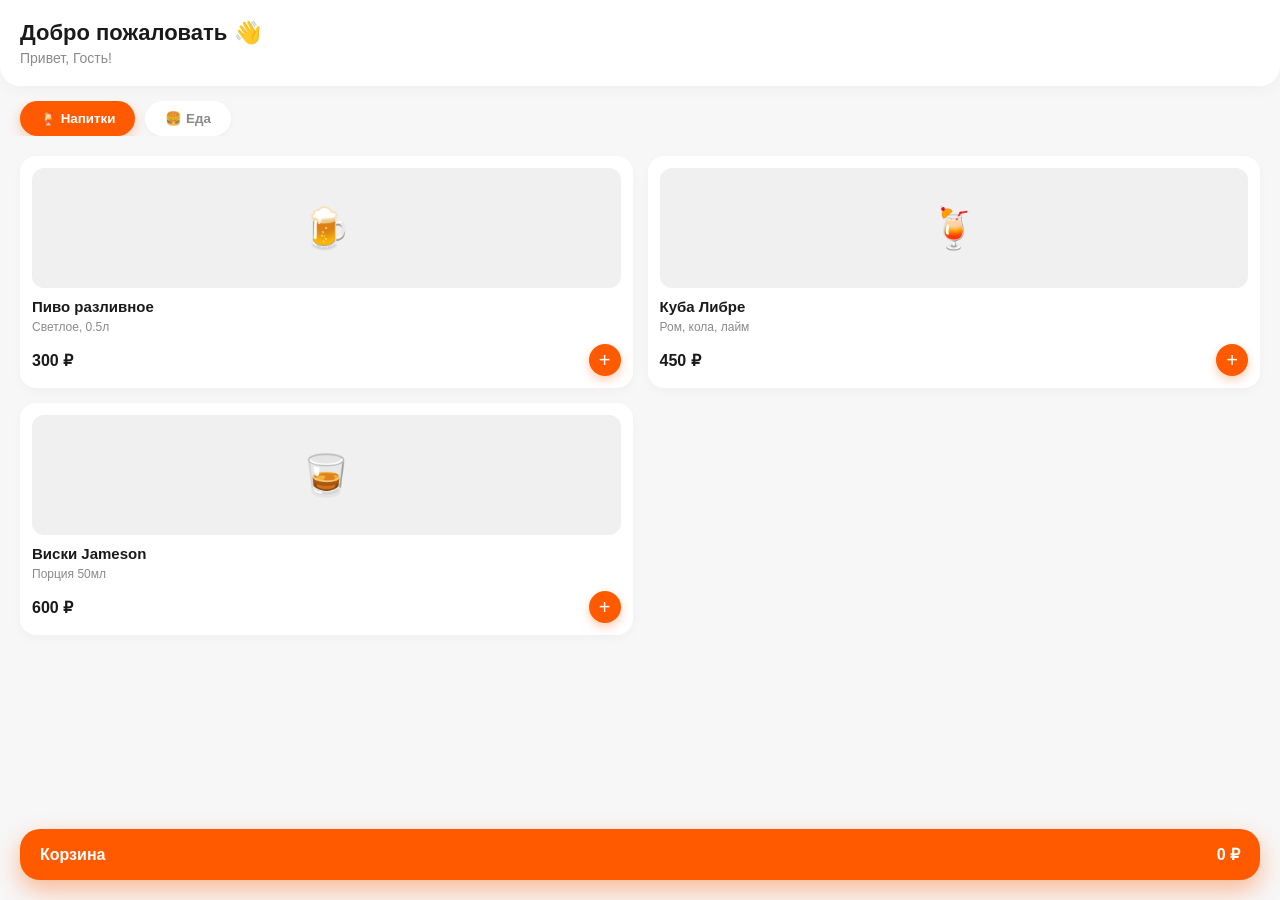
==== static/index.html @ 475edeb8 "Update index.html" ====
<!DOCTYPE html>
<html lang="ru">
<head>
    <meta charset="UTF-8">
    <meta name="viewport" content="width=device-width, initial-scale=1.0, maximum-scale=1.0, user-scalable=no">
    <title>Меню</title>
    <script src="https://telegram.org/js/telegram-web-app.js"></script>
    <style>
        :root { --primary: #ff5a00; --bg: #f7f7f7; --card: #ffffff; --text: #1a1a1a; --subtext: #8a8a8a; }
        * { margin: 0; padding: 0; box-sizing: border-box; font-family: -apple-system, BlinkMacSystemFont, 'Segoe UI', Roboto, sans-serif; -webkit-tap-highlight-color: transparent; }
        body { background: var(--bg); color: var(--text); padding-bottom: 100px; }
        
        /* Шапка */
        .header { background: var(--card); padding: 20px; position: sticky; top: 0; z-index: 10; box-shadow: 0 4px 15px rgba(0,0,0,0.03); border-radius: 0 0 20px 20px; margin-bottom: 15px; }
        .header h1 { font-size: 22px; font-weight: 800; margin-bottom: 4px; }
        .header p { color: var(--subtext); font-size: 14px; font-weight: 500; }
        
        /* Табы (категории) */
        .tabs { display: flex; gap: 10px; padding: 0 20px; margin-bottom: 20px; overflow-x: auto; scrollbar-width: none; }
        .tabs::-webkit-scrollbar { display: none; }
        .tabs button { padding: 10px 20px; border: none; border-radius: 30px; background: var(--card); font-weight: 600; color: var(--subtext); cursor: pointer; white-space: nowrap; transition: 0.2s; box-shadow: 0 2px 8px rgba(0,0,0,0.04); }
        .tabs button.active { background: var(--primary); color: #fff; box-shadow: 0 4px 12px rgba(255, 90, 0, 0.3); }
        
        /* Сетка товаров */
        .container { padding: 0 20px; display: grid; grid-template-columns: 1fr 1fr; gap: 15px; }
        .category { display: none; grid-column: span 2; grid-template-columns: 1fr 1fr; gap: 15px; }
        .category.active { display: grid; }
        
        /* Карточка товара */
        .item { background: var(--card); border-radius: 16px; padding: 12px; display: flex; flex-direction: column; box-shadow: 0 4px 12px rgba(0,0,0,0.03); transition: transform 0.1s; }
        .item:active { transform: scale(0.97); }
        .item-img { width: 100%; height: 120px; border-radius: 12px; background: #f0f0f0; display: flex; align-items: center; justify-content: center; font-size: 40px; margin-bottom: 10px; }
        .item-title { font-size: 15px; font-weight: 700; margin-bottom: 4px; line-height: 1.2; }
        .item-desc { font-size: 12px; color: var(--subtext); margin-bottom: 10px; flex-grow: 1; }
        .item-bottom { display: flex; justify-content: space-between; align-items: center; }
        .price { font-weight: 800; font-size: 16px; }
        .btn-add { width: 32px; height: 32px; border-radius: 50%; background: var(--primary); color: #fff; border: none; font-size: 20px; display: flex; align-items: center; justify-content: center; cursor: pointer; box-shadow: 0 4px 10px rgba(255, 90, 0, 0.3); }
        
        /* Корзина */
        .cart-fab { position: fixed; bottom: 20px; left: 20px; right: 20px; background: var(--primary); color: #fff; padding: 16px 20px; border-radius: 20px; display: flex; justify-content: space-between; align-items: center; font-weight: 700; font-size: 16px; box-shadow: 0 10px 25px rgba(255, 90, 0, 0.4); cursor: pointer; z-index: 50; }
        .cart-modal { position: fixed; inset: 0; background: var(--bg); z-index: 100; transform: translateY(100%); transition: transform 0.3s cubic-bezier(0.175, 0.885, 0.32, 1); display: flex; flex-direction: column; }
        .cart-modal.open { transform: translateY(0); }
        .cart-header { padding: 20px; display: flex; align-items: center; gap: 15px; background: var(--card); border-bottom: 1px solid #eee; }
        .cart-header h2 { font-size: 20px; font-weight: 800; }
        .btn-back { background: none; border: none; font-size: 24px; cursor: pointer; }
        .cart-body { padding: 20px; flex-grow: 1; overflow-y: auto; }
        .cart-item { display: flex; justify-content: space-between; padding: 15px 0; border-bottom: 1px solid #eee; }
        .cart-item-title { font-weight: 600; font-size: 15px; }
        .cart-item-price { font-weight: 800; }
        .cart-footer { padding: 20px; background: var(--card); border-top: 1px solid #eee; }
        .cart-total { display: flex; justify-content: space-between; font-size: 18px; font-weight: 800; margin-bottom: 15px; }
        .btn-checkout { width: 100%; padding: 18px; background: var(--primary); color: #fff; border: none; border-radius: 16px; font-size: 18px; font-weight: 700; cursor: pointer; box-shadow: 0 5px 15px rgba(255, 90, 0, 0.3); }
        
        /* Экран статуса */
        .status-screen { position: fixed; inset: 0; background: var(--card); z-index: 200; display: none; flex-direction: column; align-items: center; justify-content: center; padding: 30px; text-align: center; }
        .status-icon { font-size: 80px; margin-bottom: 20px; animation: bounce 2s infinite; }
        @keyframes bounce { 0%, 100% { transform: translateY(0); } 50% { transform: translateY(-10px); } }
        .status-title { font-size: 24px; font-weight: 800; margin-bottom: 10px; }
        .status-desc { color: var(--subtext); font-size: 16px; line-height: 1.5; }
    </style>
</head>
<body>

<div class="header">
    <h1>Добро пожаловать 👋</h1>
    <p id="user-info">Загрузка...</p>
</div>

<div class="tabs">
    <button class="active" onclick="switchTab('bar', this)">🍹 Напитки</button>
    <button onclick="switchTab('food', this)">🍔 Еда</button>
</div>

<div class="container">
    <div id="bar" class="category active">
        <div class="item">
            <div class="item-img">🍺</div>
            <div class="item-title">Пиво разливное</div>
            <div class="item-desc">Светлое, 0.5л</div>
            <div class="item-bottom"><span class="price">300 ₽</span><button class="btn-add" onclick="addToCart('Пиво', 300)">+</button></div>
        </div>
        <div class="item">
            <div class="item-img">🍹</div>
            <div class="item-title">Куба Либре</div>
            <div class="item-desc">Ром, кола, лайм</div>
            <div class="item-bottom"><span class="price">450 ₽</span><button class="btn-add" onclick="addToCart('Куба Либре', 450)">+</button></div>
        </div>
        <div class="item">
            <div class="item-img">🥃</div>
            <div class="item-title">Виски Jameson</div>
            <div class="item-desc">Порция 50мл</div>
            <div class="item-bottom"><span class="price">600 ₽</span><button class="btn-add" onclick="addToCart('Виски', 600)">+</button></div>
        </div>
    </div>

    <div id="food" class="category">
        <div class="item">
            <div class="item-img">🍔</div>
            <div class="item-title">Бургер Корабельный</div>
            <div class="item-desc">Говядина, сыр, соус</div>
            <div class="item-bottom"><span class="price">550 ₽</span><button class="btn-add" onclick="addToCart('Бургер', 550)">+</button></div>
        </div>
        <div class="item">
            <div class="item-img">🍟</div>
            <div class="item-title">Картофель фри</div>
            <div class="item-desc">С соусом на выбор</div>
            <div class="item-bottom"><span class="price">200 ₽</span><button class="btn-add" onclick="addToCart('Картофель фри', 200)">+</button></div>
        </div>
    </div>
</div>

<div class="cart-fab" onclick="toggleCart()">
    <span>Корзина</span>
    <span id="cart-total-fab">0 ₽</span>
</div>

<!-- Модалка корзины -->
<div class="cart-modal" id="cart-modal">
    <div class="cart-header">
        <button class="btn-back" onclick="toggleCart()">←</button>
        <h2>Корзина</h2>
    </div>
    <div class="cart-body" id="cart-items"></div>
    <div class="cart-footer">
        <div class="cart-total"><span>Итого:</span><span id="cart-total-modal">0 ₽</span></div>
        <button class="btn-checkout" onclick="submitOrder()">Оформить заказ</button>
    </div>
</div>

<!-- Экран статуса -->
<div class="status-screen" id="status-screen">
    <div class="status-icon" id="status-icon">⏳</div>
    <div class="status-title" id="status-title">Заказ отправлен</div>
    <div class="status-desc" id="status-desc">Ожидайте подтверждения от бармена...</div>
</div>

<script>
    const tg = window.Telegram?.WebApp;
    tg?.ready();
    tg?.expand();

    const user = tg?.initDataUnsafe?.user;
    const userId = user ? user.id : 0;
    const userName = user ? user.first_name : 'Гость';
    document.getElementById('user-info').textContent = `Привет, ${userName}!`;

    let cart = {};

    function switchTab(id, btn) {
        document.querySelectorAll('.category').forEach(c => c.classList.remove('active'));
        document.querySelectorAll('.tabs button').forEach(b => b.classList.remove('active'));
        document.getElementById(id).classList.add('active');
        btn.classList.add('active');
    }

    function addToCart(name, price) {
        if (!cart[name]) cart[name] = { price, qty: 0 };
        cart[name].qty += 1;
        updateCartUI();
        if (tg) tg.HapticFeedback.impactOccurred('light');
    }

    function updateCartUI() {
        let total = 0;
        for (let key in cart) total += cart[key].price * cart[key].qty;
        
        document.getElementById('cart-total-fab').textContent = `${total} ₽`;
        document.getElementById('cart-total-modal').textContent = `${total} ₽`;
        
        let html = '';
        for (let key in cart) {
            html += `<div class="cart-item"><div><div class="cart-item-title">${key}</div><div style="color:#8a8a8a; font-size:13px;">${cart[key].qty} шт.</div></div><div class="cart-item-price">${cart[key].price * cart[key].qty} ₽</div></div>`;
        }
        document.getElementById('cart-items').innerHTML = html || '<p style="color:#8a8a8a;text-align:center;margin-top:20px;">Корзина пуста</p>';
    }

    function toggleCart() {
        document.getElementById('cart-modal').classList.toggle('open');
    }

    async function submitOrder() {
        const items = [];
        for (let key in cart) items.push({ name: key, price: cart[key].price, qty: cart[key].qty });
        if (items.length === 0) return alert('Корзина пуста');

        toggleCart();
        
        const res = await fetch('/api/order', {
            method: 'POST',
            headers: { 'Content-Type': 'application/json' },
            body: JSON.stringify({ user_id: userId, user_name: userName, items })
        });

        if (res.ok) {
            cart = {}; updateCartUI();
            if (tg) tg.HapticFeedback.notificationOccurred('success');
            document.getElementById('status-screen').style.display = 'flex';
        } else {
            alert('Ошибка при отправке');
        }
    }
</script>
</body>
</html>
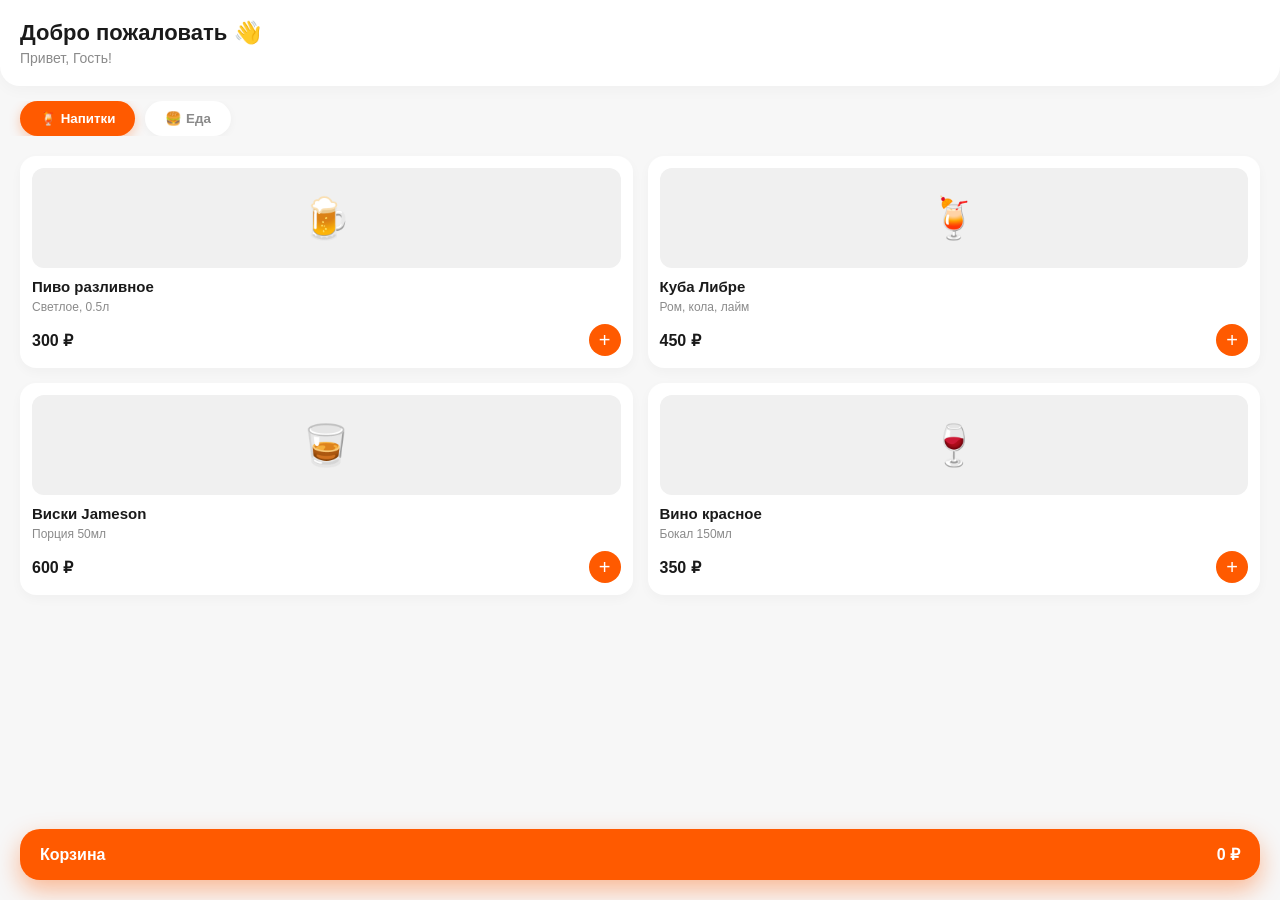
==== commit baa1e8b3: "Update index.html" ====
--- a/static/index.html
+++ b/static/index.html
@@ -10,51 +10,49 @@
         * { margin: 0; padding: 0; box-sizing: border-box; font-family: -apple-system, BlinkMacSystemFont, 'Segoe UI', Roboto, sans-serif; -webkit-tap-highlight-color: transparent; }
         body { background: var(--bg); color: var(--text); padding-bottom: 100px; }
         
-        /* Шапка */
         .header { background: var(--card); padding: 20px; position: sticky; top: 0; z-index: 10; box-shadow: 0 4px 15px rgba(0,0,0,0.03); border-radius: 0 0 20px 20px; margin-bottom: 15px; }
         .header h1 { font-size: 22px; font-weight: 800; margin-bottom: 4px; }
         .header p { color: var(--subtext); font-size: 14px; font-weight: 500; }
         
-        /* Табы (категории) */
         .tabs { display: flex; gap: 10px; padding: 0 20px; margin-bottom: 20px; overflow-x: auto; scrollbar-width: none; }
         .tabs::-webkit-scrollbar { display: none; }
         .tabs button { padding: 10px 20px; border: none; border-radius: 30px; background: var(--card); font-weight: 600; color: var(--subtext); cursor: pointer; white-space: nowrap; transition: 0.2s; box-shadow: 0 2px 8px rgba(0,0,0,0.04); }
         .tabs button.active { background: var(--primary); color: #fff; box-shadow: 0 4px 12px rgba(255, 90, 0, 0.3); }
         
-        /* Сетка товаров */
-        .container { padding: 0 20px; display: grid; grid-template-columns: 1fr 1fr; gap: 15px; }
-        .category { display: none; grid-column: span 2; grid-template-columns: 1fr 1fr; gap: 15px; }
+        .container { padding: 0 20px; }
+        .category { display: none; grid-template-columns: 1fr 1fr; gap: 15px; }
         .category.active { display: grid; }
         
-        /* Карточка товара */
-        .item { background: var(--card); border-radius: 16px; padding: 12px; display: flex; flex-direction: column; box-shadow: 0 4px 12px rgba(0,0,0,0.03); transition: transform 0.1s; }
-        .item:active { transform: scale(0.97); }
-        .item-img { width: 100%; height: 120px; border-radius: 12px; background: #f0f0f0; display: flex; align-items: center; justify-content: center; font-size: 40px; margin-bottom: 10px; }
+        .item { background: var(--card); border-radius: 16px; padding: 12px; display: flex; flex-direction: column; box-shadow: 0 4px 12px rgba(0,0,0,0.03); }
+        .item-img { width: 100%; height: 100px; border-radius: 12px; background: #f0f0f0; display: flex; align-items: center; justify-content: center; font-size: 40px; margin-bottom: 10px; }
         .item-title { font-size: 15px; font-weight: 700; margin-bottom: 4px; line-height: 1.2; }
         .item-desc { font-size: 12px; color: var(--subtext); margin-bottom: 10px; flex-grow: 1; }
         .item-bottom { display: flex; justify-content: space-between; align-items: center; }
         .price { font-weight: 800; font-size: 16px; }
-        .btn-add { width: 32px; height: 32px; border-radius: 50%; background: var(--primary); color: #fff; border: none; font-size: 20px; display: flex; align-items: center; justify-content: center; cursor: pointer; box-shadow: 0 4px 10px rgba(255, 90, 0, 0.3); }
-        
-        /* Корзина */
+        .btn-add { width: 32px; height: 32px; border-radius: 50%; background: var(--primary); color: #fff; border: none; font-size: 20px; display: flex; align-items: center; justify-content: center; cursor: pointer; }
+        
         .cart-fab { position: fixed; bottom: 20px; left: 20px; right: 20px; background: var(--primary); color: #fff; padding: 16px 20px; border-radius: 20px; display: flex; justify-content: space-between; align-items: center; font-weight: 700; font-size: 16px; box-shadow: 0 10px 25px rgba(255, 90, 0, 0.4); cursor: pointer; z-index: 50; }
-        .cart-modal { position: fixed; inset: 0; background: var(--bg); z-index: 100; transform: translateY(100%); transition: transform 0.3s cubic-bezier(0.175, 0.885, 0.32, 1); display: flex; flex-direction: column; }
+        
+        .cart-modal { position: fixed; inset: 0; background: var(--bg); z-index: 100; transform: translateY(100%); transition: transform 0.3s; display: flex; flex-direction: column; }
         .cart-modal.open { transform: translateY(0); }
         .cart-header { padding: 20px; display: flex; align-items: center; gap: 15px; background: var(--card); border-bottom: 1px solid #eee; }
         .cart-header h2 { font-size: 20px; font-weight: 800; }
         .btn-back { background: none; border: none; font-size: 24px; cursor: pointer; }
         .cart-body { padding: 20px; flex-grow: 1; overflow-y: auto; }
-        .cart-item { display: flex; justify-content: space-between; padding: 15px 0; border-bottom: 1px solid #eee; }
-        .cart-item-title { font-weight: 600; font-size: 15px; }
+        
+        .cart-item { display: flex; justify-content: space-between; align-items: center; padding: 15px 0; border-bottom: 1px solid #eee; }
+        .cart-item-info { flex-grow: 1; }
+        .cart-item-title { font-weight: 600; font-size: 15px; margin-bottom: 4px; }
         .cart-item-price { font-weight: 800; }
+        .cart-controls { display: flex; align-items: center; gap: 10px; background: #f0f0f0; border-radius: 20px; padding: 4px; }
+        .cart-controls button { width: 28px; height: 28px; border-radius: 50%; border: none; background: #fff; font-size: 16px; font-weight: bold; cursor: pointer; display: flex; align-items: center; justify-content: center; box-shadow: 0 2px 5px rgba(0,0,0,0.1); }
+        
         .cart-footer { padding: 20px; background: var(--card); border-top: 1px solid #eee; }
         .cart-total { display: flex; justify-content: space-between; font-size: 18px; font-weight: 800; margin-bottom: 15px; }
-        .btn-checkout { width: 100%; padding: 18px; background: var(--primary); color: #fff; border: none; border-radius: 16px; font-size: 18px; font-weight: 700; cursor: pointer; box-shadow: 0 5px 15px rgba(255, 90, 0, 0.3); }
-        
-        /* Экран статуса */
+        .btn-checkout { width: 100%; padding: 18px; background: var(--primary); color: #fff; border: none; border-radius: 16px; font-size: 18px; font-weight: 700; cursor: pointer; }
+        
         .status-screen { position: fixed; inset: 0; background: var(--card); z-index: 200; display: none; flex-direction: column; align-items: center; justify-content: center; padding: 30px; text-align: center; }
-        .status-icon { font-size: 80px; margin-bottom: 20px; animation: bounce 2s infinite; }
-        @keyframes bounce { 0%, 100% { transform: translateY(0); } 50% { transform: translateY(-10px); } }
+        .status-icon { font-size: 80px; margin-bottom: 20px; }
         .status-title { font-size: 24px; font-weight: 800; margin-bottom: 10px; }
         .status-desc { color: var(--subtext); font-size: 16px; line-height: 1.5; }
     </style>
@@ -63,7 +61,7 @@
 
 <div class="header">
     <h1>Добро пожаловать 👋</h1>
-    <p id="user-info">Загрузка...</p>
+    <p id="user-info">Привет, Гость!</p>
 </div>
 
 <div class="tabs">
@@ -73,39 +71,17 @@
 
 <div class="container">
     <div id="bar" class="category active">
-        <div class="item">
-            <div class="item-img">🍺</div>
-            <div class="item-title">Пиво разливное</div>
-            <div class="item-desc">Светлое, 0.5л</div>
-            <div class="item-bottom"><span class="price">300 ₽</span><button class="btn-add" onclick="addToCart('Пиво', 300)">+</button></div>
-        </div>
-        <div class="item">
-            <div class="item-img">🍹</div>
-            <div class="item-title">Куба Либре</div>
-            <div class="item-desc">Ром, кола, лайм</div>
-            <div class="item-bottom"><span class="price">450 ₽</span><button class="btn-add" onclick="addToCart('Куба Либре', 450)">+</button></div>
-        </div>
-        <div class="item">
-            <div class="item-img">🥃</div>
-            <div class="item-title">Виски Jameson</div>
-            <div class="item-desc">Порция 50мл</div>
-            <div class="item-bottom"><span class="price">600 ₽</span><button class="btn-add" onclick="addToCart('Виски', 600)">+</button></div>
-        </div>
+        <div class="item"><div class="item-img">🍺</div><div class="item-title">Пиво разливное</div><div class="item-desc">Светлое, 0.5л</div><div class="item-bottom"><span class="price">300 ₽</span><button class="btn-add" onclick="addToCart('Пиво', 300)">+</button></div></div>
+        <div class="item"><div class="item-img">🍹</div><div class="item-title">Куба Либре</div><div class="item-desc">Ром, кола, лайм</div><div class="item-bottom"><span class="price">450 ₽</span><button class="btn-add" onclick="addToCart('Куба Либре', 450)">+</button></div></div>
+        <div class="item"><div class="item-img">🥃</div><div class="item-title">Виски Jameson</div><div class="item-desc">Порция 50мл</div><div class="item-bottom"><span class="price">600 ₽</span><button class="btn-add" onclick="addToCart('Виски', 600)">+</button></div></div>
+        <div class="item"><div class="item-img">🍷</div><div class="item-title">Вино красное</div><div class="item-desc">Бокал 150мл</div><div class="item-bottom"><span class="price">350 ₽</span><button class="btn-add" onclick="addToCart('Вино', 350)">+</button></div></div>
     </div>
 
     <div id="food" class="category">
-        <div class="item">
-            <div class="item-img">🍔</div>
-            <div class="item-title">Бургер Корабельный</div>
-            <div class="item-desc">Говядина, сыр, соус</div>
-            <div class="item-bottom"><span class="price">550 ₽</span><button class="btn-add" onclick="addToCart('Бургер', 550)">+</button></div>
-        </div>
-        <div class="item">
-            <div class="item-img">🍟</div>
-            <div class="item-title">Картофель фри</div>
-            <div class="item-desc">С соусом на выбор</div>
-            <div class="item-bottom"><span class="price">200 ₽</span><button class="btn-add" onclick="addToCart('Картофель фри', 200)">+</button></div>
-        </div>
+        <div class="item"><div class="item-img">🍔</div><div class="item-title">Бургер Корабельный</div><div class="item-desc">Говядина, сыр, соус</div><div class="item-bottom"><span class="price">550 ₽</span><button class="btn-add" onclick="addToCart('Бургер', 550)">+</button></div></div>
+        <div class="item"><div class="item-img">🍟</div><div class="item-title">Картофель фри</div><div class="item-desc">С соусом на выбор</div><div class="item-bottom"><span class="price">200 ₽</span><button class="btn-add" onclick="addToCart('Картофель фри', 200)">+</button></div></div>
+        <div class="item"><div class="item-img">🌮</div><div class="item-title">Тако с креветкой</div><div class="item-desc">Острое, с лаймом</div><div class="item-bottom"><span class="price">400 ₽</span><button class="btn-add" onclick="addToCart('Тако', 400)">+</button></div></div>
+        <div class="item"><div class="item-img">🥩</div><div class="item-title">Стейк Рибай</div><div class="item-desc">С овощами гриль</div><div class="item-bottom"><span class="price">1200 ₽</span><button class="btn-add" onclick="addToCart('Стейк', 1200)">+</button></div></div>
     </div>
 </div>
 
@@ -114,7 +90,6 @@
     <span id="cart-total-fab">0 ₽</span>
 </div>
 
-<!-- Модалка корзины -->
 <div class="cart-modal" id="cart-modal">
     <div class="cart-header">
         <button class="btn-back" onclick="toggleCart()">←</button>
@@ -127,7 +102,6 @@
     </div>
 </div>
 
-<!-- Экран статуса -->
 <div class="status-screen" id="status-screen">
     <div class="status-icon" id="status-icon">⏳</div>
     <div class="status-title" id="status-title">Заказ отправлен</div>
@@ -145,6 +119,8 @@
     document.getElementById('user-info').textContent = `Привет, ${userName}!`;
 
     let cart = {};
+    let currentOrderId = null;
+    let statusInterval = null;
 
     function switchTab(id, btn) {
         document.querySelectorAll('.category').forEach(c => c.classList.remove('active'));
@@ -160,6 +136,13 @@
         if (tg) tg.HapticFeedback.impactOccurred('light');
     }
 
+    function removeFromCart(name) {
+        if (!cart[name]) return;
+        cart[name].qty -= 1;
+        if (cart[name].qty <= 0) delete cart[name];
+        updateCartUI();
+    }
+
     function updateCartUI() {
         let total = 0;
         for (let key in cart) total += cart[key].price * cart[key].qty;
@@ -169,7 +152,18 @@
         
         let html = '';
         for (let key in cart) {
-            html += `<div class="cart-item"><div><div class="cart-item-title">${key}</div><div style="color:#8a8a8a; font-size:13px;">${cart[key].qty} шт.</div></div><div class="cart-item-price">${cart[key].price * cart[key].qty} ₽</div></div>`;
+            html += `
+            <div class="cart-item">
+                <div class="cart-item-info">
+                    <div class="cart-item-title">${key}</div>
+                    <div class="cart-item-price">${cart[key].price} ₽</div>
+                </div>
+                <div class="cart-controls">
+                    <button onclick="removeFromCart('${key}')">-</button>
+                    <span>${cart[key].qty}</span>
+                    <button onclick="addToCart('${key}', ${cart[key].price})">+</button>
+                </div>
+            </div>`;
         }
         document.getElementById('cart-items').innerHTML = html || '<p style="color:#8a8a8a;text-align:center;margin-top:20px;">Корзина пуста</p>';
     }
@@ -194,7 +188,31 @@
         if (res.ok) {
             cart = {}; updateCartUI();
             if (tg) tg.HapticFeedback.notificationOccurred('success');
+            
+            // Показываем экран статуса
             document.getElementById('status-screen').style.display = 'flex';
+            
+            // Начинаем опрос статуса (каждые 3 секунды)
+            if (statusInterval) clearInterval(statusInterval);
+            statusInterval = setInterval(async () => {
+                const ordersRes = await fetch('/api/orders');
+                const orders = await ordersRes.json();
+                // Ищем последний заказ этого пользователя
+                const myOrder = orders.filter(o => o.user_id === userId).sort((a,b) => b.id.localeCompare(a.id))[0];
+                
+                if (myOrder) {
+                    if (myOrder.status === 'accepted') {
+                        document.getElementById('status-icon').textContent = '👨‍🍳';
+                        document.getElementById('status-title').textContent = 'Принят в работу';
+                        document.getElementById('status-desc').textContent = 'Бармен уже готовит ваш заказ.';
+                    } else if (myOrder.status === 'done') {
+                        document.getElementById('status-icon').textContent = '✅';
+                        document.getElementById('status-title').textContent = 'Выполнен';
+                        document.getElementById('status-desc').textContent = 'Приятного отдыха!';
+                        clearInterval(statusInterval);
+                    }
+                }
+            }, 3000);
         } else {
             alert('Ошибка при отправке');
         }
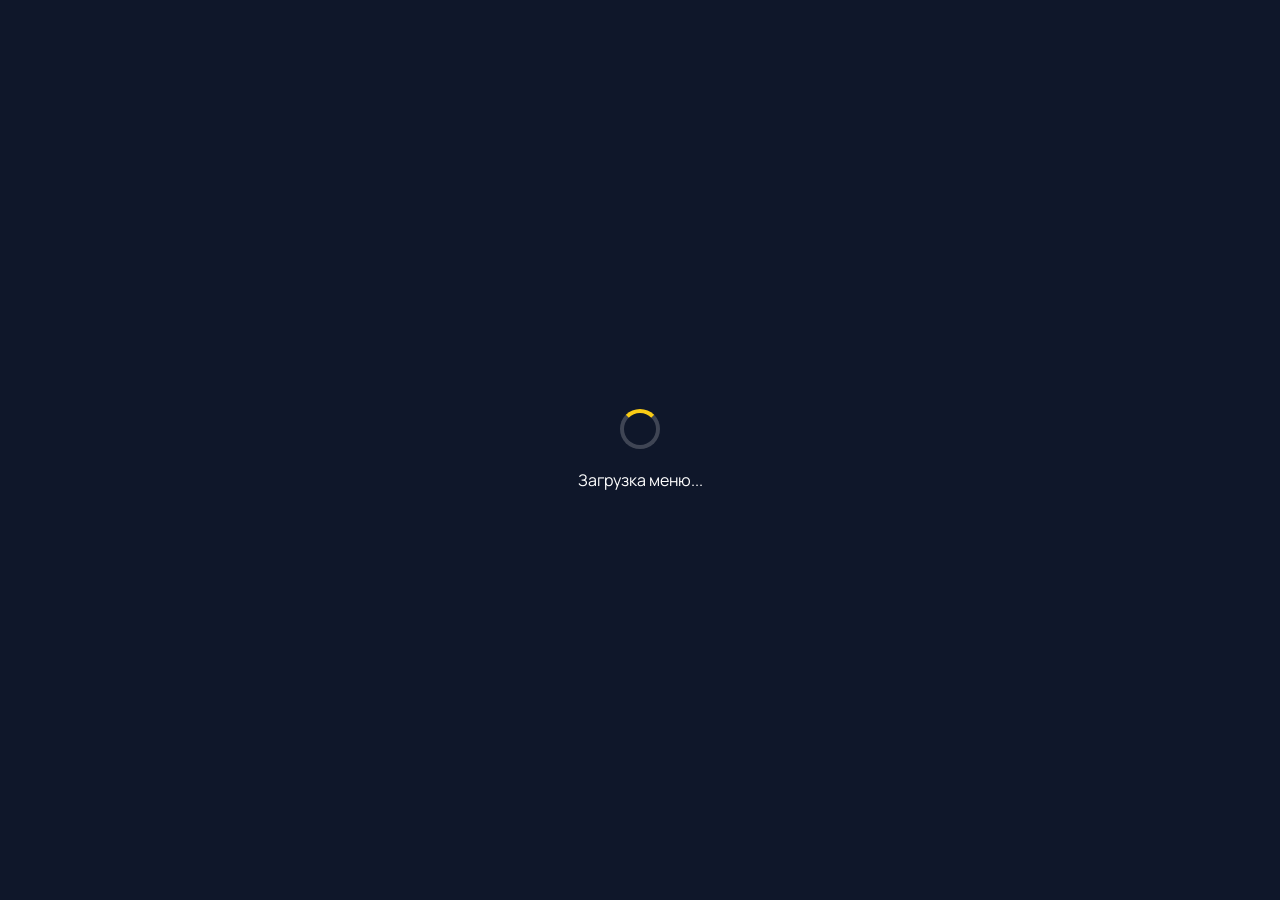
==== commit 280582a1: "Update index.html" ====
--- a/static/index.html
+++ b/static/index.html
@@ -3,110 +3,155 @@
 <head>
     <meta charset="UTF-8">
     <meta name="viewport" content="width=device-width, initial-scale=1.0, maximum-scale=1.0, user-scalable=no">
-    <title>Меню</title>
+    <title>Sunrise Valley</title>
     <script src="https://telegram.org/js/telegram-web-app.js"></script>
     <style>
-        :root { --primary: #ff5a00; --bg: #f7f7f7; --card: #ffffff; --text: #1a1a1a; --subtext: #8a8a8a; }
-        * { margin: 0; padding: 0; box-sizing: border-box; font-family: -apple-system, BlinkMacSystemFont, 'Segoe UI', Roboto, sans-serif; -webkit-tap-highlight-color: transparent; }
-        body { background: var(--bg); color: var(--text); padding-bottom: 100px; }
-        
-        .header { background: var(--card); padding: 20px; position: sticky; top: 0; z-index: 10; box-shadow: 0 4px 15px rgba(0,0,0,0.03); border-radius: 0 0 20px 20px; margin-bottom: 15px; }
-        .header h1 { font-size: 22px; font-weight: 800; margin-bottom: 4px; }
-        .header p { color: var(--subtext); font-size: 14px; font-weight: 500; }
-        
-        .tabs { display: flex; gap: 10px; padding: 0 20px; margin-bottom: 20px; overflow-x: auto; scrollbar-width: none; }
-        .tabs::-webkit-scrollbar { display: none; }
-        .tabs button { padding: 10px 20px; border: none; border-radius: 30px; background: var(--card); font-weight: 600; color: var(--subtext); cursor: pointer; white-space: nowrap; transition: 0.2s; box-shadow: 0 2px 8px rgba(0,0,0,0.04); }
-        .tabs button.active { background: var(--primary); color: #fff; box-shadow: 0 4px 12px rgba(255, 90, 0, 0.3); }
-        
-        .container { padding: 0 20px; }
-        .category { display: none; grid-template-columns: 1fr 1fr; gap: 15px; }
-        .category.active { display: grid; }
-        
-        .item { background: var(--card); border-radius: 16px; padding: 12px; display: flex; flex-direction: column; box-shadow: 0 4px 12px rgba(0,0,0,0.03); }
-        .item-img { width: 100%; height: 100px; border-radius: 12px; background: #f0f0f0; display: flex; align-items: center; justify-content: center; font-size: 40px; margin-bottom: 10px; }
-        .item-title { font-size: 15px; font-weight: 700; margin-bottom: 4px; line-height: 1.2; }
-        .item-desc { font-size: 12px; color: var(--subtext); margin-bottom: 10px; flex-grow: 1; }
-        .item-bottom { display: flex; justify-content: space-between; align-items: center; }
-        .price { font-weight: 800; font-size: 16px; }
-        .btn-add { width: 32px; height: 32px; border-radius: 50%; background: var(--primary); color: #fff; border: none; font-size: 20px; display: flex; align-items: center; justify-content: center; cursor: pointer; }
-        
-        .cart-fab { position: fixed; bottom: 20px; left: 20px; right: 20px; background: var(--primary); color: #fff; padding: 16px 20px; border-radius: 20px; display: flex; justify-content: space-between; align-items: center; font-weight: 700; font-size: 16px; box-shadow: 0 10px 25px rgba(255, 90, 0, 0.4); cursor: pointer; z-index: 50; }
-        
-        .cart-modal { position: fixed; inset: 0; background: var(--bg); z-index: 100; transform: translateY(100%); transition: transform 0.3s; display: flex; flex-direction: column; }
-        .cart-modal.open { transform: translateY(0); }
-        .cart-header { padding: 20px; display: flex; align-items: center; gap: 15px; background: var(--card); border-bottom: 1px solid #eee; }
-        .cart-header h2 { font-size: 20px; font-weight: 800; }
-        .btn-back { background: none; border: none; font-size: 24px; cursor: pointer; }
-        .cart-body { padding: 20px; flex-grow: 1; overflow-y: auto; }
-        
-        .cart-item { display: flex; justify-content: space-between; align-items: center; padding: 15px 0; border-bottom: 1px solid #eee; }
-        .cart-item-info { flex-grow: 1; }
-        .cart-item-title { font-weight: 600; font-size: 15px; margin-bottom: 4px; }
-        .cart-item-price { font-weight: 800; }
-        .cart-controls { display: flex; align-items: center; gap: 10px; background: #f0f0f0; border-radius: 20px; padding: 4px; }
-        .cart-controls button { width: 28px; height: 28px; border-radius: 50%; border: none; background: #fff; font-size: 16px; font-weight: bold; cursor: pointer; display: flex; align-items: center; justify-content: center; box-shadow: 0 2px 5px rgba(0,0,0,0.1); }
-        
-        .cart-footer { padding: 20px; background: var(--card); border-top: 1px solid #eee; }
-        .cart-total { display: flex; justify-content: space-between; font-size: 18px; font-weight: 800; margin-bottom: 15px; }
-        .btn-checkout { width: 100%; padding: 18px; background: var(--primary); color: #fff; border: none; border-radius: 16px; font-size: 18px; font-weight: 700; cursor: pointer; }
-        
-        .status-screen { position: fixed; inset: 0; background: var(--card); z-index: 200; display: none; flex-direction: column; align-items: center; justify-content: center; padding: 30px; text-align: center; }
-        .status-icon { font-size: 80px; margin-bottom: 20px; }
-        .status-title { font-size: 24px; font-weight: 800; margin-bottom: 10px; }
-        .status-desc { color: var(--subtext); font-size: 16px; line-height: 1.5; }
+        @import url('https://fonts.googleapis.com/css2?family=Manrope:wght@400;600;800&display=swap');
+
+        :root {
+            --navy: #0f172a;
+            --yellow: #facc15;
+            --cream: #f8fafc;
+            --white: #ffffff;
+            --gray: #64748b;
+            --shadow: 0 4px 20px rgba(0, 0, 0, 0.05);
+            --radius: 16px;
+        }
+
+        * { margin: 0; padding: 0; box-sizing: border-box; font-family: 'Manrope', sans-serif; -webkit-tap-highlight-color: transparent; }
+        
+        body { background: var(--cream); color: var(--navy); height: 100vh; overflow: hidden; display: flex; flex-direction: column; }
+
+        /* Экран логина/загрузки */
+        #loader { position: fixed; inset: 0; background: var(--navy); display: flex; flex-direction: column; align-items: center; justify-content: center; z-index: 1000; color: var(--white); }
+        .spinner { width: 40px; height: 40px; border: 4px solid rgba(255,255,255,0.2); border-top-color: var(--yellow); border-radius: 50%; animation: spin 1s linear infinite; margin-bottom: 20px; }
+        @keyframes spin { to { transform: rotate(360deg); } }
+
+        /* Шапка */
+        .header { background: var(--navy); color: var(--white); padding: 20px; border-radius: 0 0 24px 24px; box-shadow: 0 4px 15px rgba(15, 23, 42, 0.2); z-index: 10; }
+        .header h1 { font-size: 22px; font-weight: 800; letter-spacing: 0.5px; }
+        .header p { font-size: 14px; color: #94a3b8; margin-top: 4px; }
+
+        /* Основной контент */
+        .main-content { flex: 1; display: flex; overflow: hidden; }
+
+        /* Левое меню категорий */
+        .sidebar { width: 100px; background: var(--white); overflow-y: auto; border-right: 1px solid #e2e8f0; }
+        .sidebar button { width: 100%; padding: 16px 8px; border: none; background: none; font-size: 13px; font-weight: 600; color: var(--gray); cursor: pointer; text-align: left; border-left: 4px solid transparent; transition: 0.2s; }
+        .sidebar button.active { color: var(--navy); background: #f1f5f9; border-left-color: var(--yellow); }
+
+        /* Сетка товаров */
+        .products-area { flex: 1; padding: 16px; overflow-y: auto; display: grid; grid-template-columns: 1fr 1fr; gap: 12px; align-content: start; }
+        
+        .product-card { background: var(--white); border-radius: var(--radius); padding: 12px; box-shadow: var(--shadow); display: flex; flex-direction: column; cursor: pointer; transition: transform 0.1s; }
+        .product-card:active { transform: scale(0.97); }
+        .product-img { width: 100%; height: 90px; border-radius: 12px; background: #e2e8f0; margin-bottom: 8px; object-fit: cover; }
+        .product-title { font-size: 14px; font-weight: 700; line-height: 1.2; margin-bottom: 4px; }
+        .product-desc { font-size: 11px; color: var(--gray); margin-bottom: 8px; flex-grow: 1; display: -webkit-box; -webkit-line-clamp: 2; -webkit-box-orient: vertical; overflow: hidden; }
+        .product-bottom { display: flex; justify-content: space-between; align-items: center; }
+        .product-price { font-weight: 800; font-size: 15px; }
+        .btn-add { width: 28px; height: 28px; border-radius: 50%; background: var(--yellow); color: var(--navy); border: none; font-size: 18px; font-weight: bold; display: flex; align-items: center; justify-content: center; cursor: pointer; }
+
+        /* Корзина (кнопка) */
+        .cart-fab { position: fixed; bottom: 20px; left: 20px; right: 20px; background: var(--yellow); color: var(--navy); padding: 16px 20px; border-radius: 20px; display: flex; justify-content: space-between; align-items: center; font-weight: 800; font-size: 16px; box-shadow: 0 10px 25px rgba(250, 204, 21, 0.4); cursor: pointer; z-index: 50; transform: translateY(100px); transition: transform 0.3s; }
+        .cart-fab.visible { transform: translateY(0); }
+
+        /* Модалка выбора размера */
+        .modal-overlay { position: fixed; inset: 0; background: rgba(15, 23, 42, 0.6); backdrop-filter: blur(4px); z-index: 100; display: none; align-items: flex-end; }
+        .modal-overlay.open { display: flex; }
+        .modal-content { background: var(--white); width: 100%; border-radius: 24px 24px 0 0; padding: 24px; transform: translateY(100%); transition: transform 0.3s; max-height: 80vh; overflow-y: auto; }
+        .modal-overlay.open .modal-content { transform: translateY(0); }
+        .modal-title { font-size: 20px; font-weight: 800; margin-bottom: 16px; }
+        .variant-option { display: flex; justify-content: space-between; padding: 16px; border: 2px solid #e2e8f0; border-radius: 12px; margin-bottom: 10px; cursor: pointer; font-weight: 600; }
+        .variant-option.selected { border-color: var(--yellow); background: #fefce8; }
+        .btn-primary { width: 100%; padding: 18px; background: var(--navy); color: var(--white); border: none; border-radius: 16px; font-size: 18px; font-weight: 700; margin-top: 16px; cursor: pointer; }
+
+        /* Модалка корзины */
+        .cart-item { display: flex; justify-content: space-between; align-items: center; padding: 12px 0; border-bottom: 1px solid #e2e8f0; }
+        .cart-item-info h4 { font-size: 15px; font-weight: 700; }
+        .cart-item-info p { font-size: 13px; color: var(--gray); }
+        .cart-controls { display: flex; align-items: center; gap: 12px; background: #f1f5f9; padding: 4px 8px; border-radius: 20px; }
+        .cart-controls button { width: 24px; height: 24px; border-radius: 50%; border: none; background: var(--white); font-weight: bold; cursor: pointer; }
+        .cart-comment { width: 100%; padding: 12px; border: 1px solid #e2e8f0; border-radius: 12px; margin-top: 16px; font-family: inherit; font-size: 14px; resize: none; }
+
+        /* Экран статуса */
+        #status-screen { position: fixed; inset: 0; background: var(--cream); z-index: 200; display: none; flex-direction: column; align-items: center; justify-content: center; padding: 24px; text-align: center; }
+        .status-order-num { font-size: 80px; font-weight: 800; color: var(--navy); line-height: 1; margin-bottom: 8px; }
+        .status-title { font-size: 24px; font-weight: 700; margin-bottom: 24px; color: var(--yellow); }
+        .status-timer { font-size: 16px; color: var(--gray); margin-bottom: 32px; }
+        .status-steps { display: flex; flex-direction: column; gap: 16px; width: 100%; max-width: 300px; text-align: left; }
+        .step { display: flex; align-items: center; gap: 12px; opacity: 0.3; transition: 0.3s; }
+        .step.active { opacity: 1; }
+        .step.done { opacity: 1; color: var(--navy); }
+        .step-icon { width: 24px; height: 24px; border-radius: 50%; border: 2px solid var(--gray); display: flex; align-items: center; justify-content: center; font-size: 12px; }
+        .step.active .step-icon { border-color: var(--yellow); background: var(--yellow); color: var(--navy); }
+        .step.done .step-icon { border-color: #22c55e; background: #22c55e; color: white; }
+        .step-text { font-weight: 600; font-size: 16px; }
+        .btn-new-order { padding: 16px 32px; background: var(--navy); color: var(--white); border: none; border-radius: 16px; font-size: 16px; font-weight: 700; margin-top: 32px; cursor: pointer; display: none; }
     </style>
 </head>
 <body>
 
-<div class="header">
-    <h1>Добро пожаловать 👋</h1>
-    <p id="user-info">Привет, Гость!</p>
-</div>
-
-<div class="tabs">
-    <button class="active" onclick="switchTab('bar', this)">🍹 Напитки</button>
-    <button onclick="switchTab('food', this)">🍔 Еда</button>
-</div>
-
-<div class="container">
-    <div id="bar" class="category active">
-        <div class="item"><div class="item-img">🍺</div><div class="item-title">Пиво разливное</div><div class="item-desc">Светлое, 0.5л</div><div class="item-bottom"><span class="price">300 ₽</span><button class="btn-add" onclick="addToCart('Пиво', 300)">+</button></div></div>
-        <div class="item"><div class="item-img">🍹</div><div class="item-title">Куба Либре</div><div class="item-desc">Ром, кола, лайм</div><div class="item-bottom"><span class="price">450 ₽</span><button class="btn-add" onclick="addToCart('Куба Либре', 450)">+</button></div></div>
-        <div class="item"><div class="item-img">🥃</div><div class="item-title">Виски Jameson</div><div class="item-desc">Порция 50мл</div><div class="item-bottom"><span class="price">600 ₽</span><button class="btn-add" onclick="addToCart('Виски', 600)">+</button></div></div>
-        <div class="item"><div class="item-img">🍷</div><div class="item-title">Вино красное</div><div class="item-desc">Бокал 150мл</div><div class="item-bottom"><span class="price">350 ₽</span><button class="btn-add" onclick="addToCart('Вино', 350)">+</button></div></div>
-    </div>
-
-    <div id="food" class="category">
-        <div class="item"><div class="item-img">🍔</div><div class="item-title">Бургер Корабельный</div><div class="item-desc">Говядина, сыр, соус</div><div class="item-bottom"><span class="price">550 ₽</span><button class="btn-add" onclick="addToCart('Бургер', 550)">+</button></div></div>
-        <div class="item"><div class="item-img">🍟</div><div class="item-title">Картофель фри</div><div class="item-desc">С соусом на выбор</div><div class="item-bottom"><span class="price">200 ₽</span><button class="btn-add" onclick="addToCart('Картофель фри', 200)">+</button></div></div>
-        <div class="item"><div class="item-img">🌮</div><div class="item-title">Тако с креветкой</div><div class="item-desc">Острое, с лаймом</div><div class="item-bottom"><span class="price">400 ₽</span><button class="btn-add" onclick="addToCart('Тако', 400)">+</button></div></div>
-        <div class="item"><div class="item-img">🥩</div><div class="item-title">Стейк Рибай</div><div class="item-desc">С овощами гриль</div><div class="item-bottom"><span class="price">1200 ₽</span><button class="btn-add" onclick="addToCart('Стейк', 1200)">+</button></div></div>
-    </div>
-</div>
-
-<div class="cart-fab" onclick="toggleCart()">
-    <span>Корзина</span>
-    <span id="cart-total-fab">0 ₽</span>
-</div>
-
-<div class="cart-modal" id="cart-modal">
-    <div class="cart-header">
-        <button class="btn-back" onclick="toggleCart()">←</button>
-        <h2>Корзина</h2>
-    </div>
-    <div class="cart-body" id="cart-items"></div>
-    <div class="cart-footer">
-        <div class="cart-total"><span>Итого:</span><span id="cart-total-modal">0 ₽</span></div>
-        <button class="btn-checkout" onclick="submitOrder()">Оформить заказ</button>
-    </div>
-</div>
-
-<div class="status-screen" id="status-screen">
-    <div class="status-icon" id="status-icon">⏳</div>
-    <div class="status-title" id="status-title">Заказ отправлен</div>
-    <div class="status-desc" id="status-desc">Ожидайте подтверждения от бармена...</div>
-</div>
+    <div id="loader">
+        <div class="spinner"></div>
+        <p>Загрузка меню...</p>
+    </div>
+
+    <div class="header">
+        <h1>SUNRISE VALLEY</h1>
+        <p id="greeting">Привет, Гость!</p>
+    </div>
+
+    <div class="main-content">
+        <div class="sidebar" id="sidebar">
+        </div>
+        <div class="products-area" id="products-area">
+        </div>
+    </div>
+
+    <div class="cart-fab" id="cart-fab" onclick="openCart()">
+        <span>Корзина</span>
+        <span id="cart-total">0 GEL</span>
+    </div>
+
+    <div class="modal-overlay" id="size-modal" onclick="closeModal('size-modal')">
+        <div class="modal-content" onclick="event.stopPropagation()">
+            <div class="modal-title" id="size-modal-title">Выберите размер</div>
+            <div id="size-options"></div>
+        </div>
+    </div>
+
+    <div class="modal-overlay" id="cart-modal" onclick="closeModal('cart-modal')">
+        <div class="modal-content" onclick="event.stopPropagation()">
+            <div class="modal-title">Ваш заказ</div>
+            <div id="cart-items"></div>
+            <textarea class="cart-comment" id="order-comment" placeholder="Комментарий к заказу (например, без лука)"></textarea>
+            <button class="btn-primary" onclick="submitOrder()">Оформить заказ</button>
+        </div>
+    </div>
+
+    <div id="status-screen">
+        <div class="status-order-num" id="status-order-num">№...</div>
+        <div class="status-title" id="status-title">Готовится</div>
+        <div class="status-timer" id="status-timer">00:00</div>
+
+        <div class="status-steps">
+            <div class="step active" id="step-new">
+                <div class="step-icon">✓</div>
+                <div class="step-text">Заказ принят</div>
+            </div>
+            <div class="step" id="step-accepted">
+                <div class="step-icon">👨‍🍳</div>
+                <div class="step-text">Готовится</div>
+            </div>
+            <div class="step" id="step-ready">
+                <div class="step-icon">🛎</div>
+                <div class="step-text">Готов к выдаче</div>
+            </div>
+        </div>
+
+        <button class="btn-new-order" id="btn-new-order" onclick="resetToMenu()">Сделать новый заказ</button>
+    </div>
 
 <script>
     const tg = window.Telegram?.WebApp;
@@ -116,107 +161,224 @@
     const user = tg?.initDataUnsafe?.user;
     const userId = user ? user.id : 0;
     const userName = user ? user.first_name : 'Гость';
-    document.getElementById('user-info').textContent = `Привет, ${userName}!`;
-
-    let cart = {};
-    let currentOrderId = null;
+    document.getElementById('greeting').textContent = `Привет, ${userName}!`;
+
+    let categories = [];
+    let products = [];
+    let activeCategoryId = null;
+    let cart = [];
+    let selectedProduct = null;
     let statusInterval = null;
-
-    function switchTab(id, btn) {
-        document.querySelectorAll('.category').forEach(c => c.classList.remove('active'));
-        document.querySelectorAll('.tabs button').forEach(b => b.classList.remove('active'));
-        document.getElementById(id).classList.add('active');
-        btn.classList.add('active');
-    }
-
-    function addToCart(name, price) {
-        if (!cart[name]) cart[name] = { price, qty: 0 };
-        cart[name].qty += 1;
+    let orderStartTime = null;
+
+    async function init() {
+        try {
+            const res = await fetch('/api/menu');
+            const data = await res.json();
+            categories = data.categories;
+            products = data.products;
+            
+            renderSidebar();
+            if (categories.length > 0) {
+                selectCategory(categories[0].id);
+            }
+            
+            document.getElementById('loader').style.display = 'none';
+            checkActiveOrder();
+        } catch (e) {
+            alert('Ошибка загрузки меню');
+        }
+    }
+
+    function renderSidebar() {
+        const sidebar = document.getElementById('sidebar');
+        sidebar.innerHTML = categories.map(c => `
+            <button onclick="selectCategory(${c.id})" id="cat-${c.id}">${c.name}</button>
+        `).join('');
+    }
+
+    function selectCategory(id) {
+        activeCategoryId = id;
+        document.querySelectorAll('.sidebar button').forEach(b => b.classList.remove('active'));
+        document.getElementById(`cat-${id}`).classList.add('active');
+        renderProducts();
+    }
+
+    function renderProducts() {
+        const area = document.getElementById('products-area');
+        const filtered = products.filter(p => p.category_id === activeCategoryId && !p.is_archived);
+        
+        if (filtered.length === 0) {
+            area.innerHTML = '<p style="color:#94a3b8;text-align:center;grid-column:span 2;margin-top:20px;">В этой категории пока пусто</p>';
+            return;
+        }
+
+        area.innerHTML = filtered.map(p => `
+            <div class="product-card" onclick="openProduct(${p.id})">
+                ${p.image_url ? `<img src="${p.image_url}" class="product-img">` : `<div class="product-img" style="display:flex;align-items:center;justify-content:center;font-size:30px;">🍽</div>`}
+                <div class="product-title">${p.name}</div>
+                <div class="product-desc">${p.description || ''}</div>
+                <div class="product-bottom">
+                    <div class="product-price">${p.variants[0].price} GEL</div>
+                    <button class="btn-add">+</button>
+                </div>
+            </div>
+        `).join('');
+    }
+
+    function openProduct(id) {
+        selectedProduct = products.find(p => p.id === id);
+        if (!selectedProduct) return;
+
+        document.getElementById('size-modal-title').textContent = selectedProduct.name;
+        const options = document.getElementById('size-options');
+        
+        if (selectedProduct.variants.length === 1) {
+            addToCart(selectedProduct, selectedProduct.variants[0]);
+            return;
+        }
+
+        options.innerHTML = selectedProduct.variants.map(v => `
+            <div class="variant-option" onclick="addToCart(selectedProduct, ${JSON.stringify(v).replace(/"/g, '&quot;')})">
+                <span>${v.name}</span>
+                <span>${v.price} GEL</span>
+            </div>
+        `).join('');
+        
+        openModal('size-modal');
+    }
+
+    function addToCart(product, variant) {
+        const existing = cart.find(i => i.variant.id === variant.id);
+        if (existing) {
+            existing.qty += 1;
+        } else {
+            cart.push({ product, variant, qty: 1 });
+        }
         updateCartUI();
+        closeModal('size-modal');
         if (tg) tg.HapticFeedback.impactOccurred('light');
-    }
-
-    function removeFromCart(name) {
-        if (!cart[name]) return;
-        cart[name].qty -= 1;
-        if (cart[name].qty <= 0) delete cart[name];
-        updateCartUI();
     }
 
     function updateCartUI() {
         let total = 0;
-        for (let key in cart) total += cart[key].price * cart[key].qty;
-        
-        document.getElementById('cart-total-fab').textContent = `${total} ₽`;
-        document.getElementById('cart-total-modal').textContent = `${total} ₽`;
-        
-        let html = '';
-        for (let key in cart) {
-            html += `
+        let count = 0;
+        cart.forEach(i => { total += i.variant.price * i.qty; count += i.qty; });
+        
+        const fab = document.getElementById('cart-fab');
+        document.getElementById('cart-total').textContent = `${total} GEL`;
+        
+        if (count > 0) fab.classList.add('visible');
+        else fab.classList.remove('visible');
+
+        const cartItems = document.getElementById('cart-items');
+        cartItems.innerHTML = cart.map((i, index) => `
             <div class="cart-item">
                 <div class="cart-item-info">
-                    <div class="cart-item-title">${key}</div>
-                    <div class="cart-item-price">${cart[key].price} ₽</div>
+                    <h4>${i.product.name}</h4>
+                    <p>${i.variant.name} • ${i.variant.price} GEL</p>
                 </div>
                 <div class="cart-controls">
-                    <button onclick="removeFromCart('${key}')">-</button>
-                    <span>${cart[key].qty}</span>
-                    <button onclick="addToCart('${key}', ${cart[key].price})">+</button>
+                    <button onclick="changeQty(${index}, -1)">-</button>
+                    <span>${i.qty}</span>
+                    <button onclick="changeQty(${index}, 1)">+</button>
                 </div>
-            </div>`;
-        }
-        document.getElementById('cart-items').innerHTML = html || '<p style="color:#8a8a8a;text-align:center;margin-top:20px;">Корзина пуста</p>';
-    }
-
-    function toggleCart() {
-        document.getElementById('cart-modal').classList.toggle('open');
+            </div>
+        `).join('');
+    }
+
+    function changeQty(index, delta) {
+        cart[index].qty += delta;
+        if (cart[index].qty <= 0) cart.splice(index, 1);
+        updateCartUI();
     }
 
     async function submitOrder() {
-        const items = [];
-        for (let key in cart) items.push({ name: key, price: cart[key].price, qty: cart[key].qty });
-        if (items.length === 0) return alert('Корзина пуста');
-
-        toggleCart();
-        
+        if (cart.length === 0) return;
+        
+        const comment = document.getElementById('order-comment').value;
+        const items = cart.map(i => ({ variant_id: i.variant.id, qty: i.qty }));
+
         const res = await fetch('/api/order', {
             method: 'POST',
             headers: { 'Content-Type': 'application/json' },
-            body: JSON.stringify({ user_id: userId, user_name: userName, items })
+            body: JSON.stringify({ user_id: userId, user_name: userName, items, comment })
         });
 
-        if (res.ok) {
-            cart = {}; updateCartUI();
+        const data = await res.json();
+        
+        if (data.ok) {
+            cart = [];
+            updateCartUI();
+            closeModal('cart-modal');
+            document.getElementById('order-comment').value = '';
+            
             if (tg) tg.HapticFeedback.notificationOccurred('success');
-            
-            // Показываем экран статуса
-            document.getElementById('status-screen').style.display = 'flex';
-            
-            // Начинаем опрос статуса (каждые 3 секунды)
-            if (statusInterval) clearInterval(statusInterval);
-            statusInterval = setInterval(async () => {
-                const ordersRes = await fetch('/api/orders');
-                const orders = await ordersRes.json();
-                // Ищем последний заказ этого пользователя
-                const myOrder = orders.filter(o => o.user_id === userId).sort((a,b) => b.id.localeCompare(a.id))[0];
-                
-                if (myOrder) {
-                    if (myOrder.status === 'accepted') {
-                        document.getElementById('status-icon').textContent = '👨‍🍳';
-                        document.getElementById('status-title').textContent = 'Принят в работу';
-                        document.getElementById('status-desc').textContent = 'Бармен уже готовит ваш заказ.';
-                    } else if (myOrder.status === 'done') {
-                        document.getElementById('status-icon').textContent = '✅';
-                        document.getElementById('status-title').textContent = 'Выполнен';
-                        document.getElementById('status-desc').textContent = 'Приятного отдыха!';
-                        clearInterval(statusInterval);
-                    }
-                }
-            }, 3000);
+            showStatus(data.order_number);
         } else {
-            alert('Ошибка при отправке');
-        }
-    }
+            alert(data.error || 'Ошибка при отправке');
+        }
+    }
+
+    function showStatus(orderNum) {
+        document.getElementById('status-screen').style.display = 'flex';
+        document.getElementById('status-order-num').textContent = `№${orderNum}`;
+        orderStartTime = Date.now();
+        
+        document.getElementById('step-new').className = 'step done';
+        document.getElementById('step-accepted').className = 'step active';
+        document.getElementById('step-ready').className = 'step';
+        document.getElementById('status-title').textContent = 'Ожидает принятия';
+        document.getElementById('btn-new-order').style.display = 'none';
+
+        if (statusInterval) clearInterval(statusInterval);
+        statusInterval = setInterval(checkOrderStatus, 2000);
+    }
+
+    async function checkOrderStatus() {
+        const res = await fetch(`/api/orders`);
+        const orders = await res.json();
+        const myOrder = orders.find(o => o.user_id === userId);
+        
+        if (myOrder) {
+            if (myOrder.status === 'accepted') {
+                document.getElementById('status-title').textContent = 'Готовится';
+                document.getElementById('step-accepted').className = 'step done';
+                document.getElementById('step-ready').className = 'step active';
+            } else if (myOrder.status === 'ready') {
+                document.getElementById('status-title').textContent = 'Готов к выдаче!';
+                document.getElementById('step-ready').className = 'step done';
+                document.getElementById('btn-new-order').style.display = 'block';
+                clearInterval(statusInterval);
+                if (tg) tg.HapticFeedback.notificationOccurred('success');
+            }
+        }
+        
+        const elapsed = Math.floor((Date.now() - orderStartTime) / 1000);
+        const m = String(Math.floor(elapsed / 60)).padStart(2, '0');
+        const s = String(elapsed % 60).padStart(2, '0');
+        document.getElementById('status-timer').textContent = `${m}:${s}`;
+    }
+
+    async function checkActiveOrder() {
+        if (!userId) return;
+        const res = await fetch(`/api/orders`);
+        const orders = await res.json();
+        const myOrder = orders.find(o => o.user_id === userId);
+        if (myOrder) {
+            showStatus(myOrder.order_number);
+        }
+    }
+
+    function resetToMenu() {
+        document.getElementById('status-screen').style.display = 'none';
+    }
+
+    function openCart() { openModal('cart-modal'); }
+    function openModal(id) { document.getElementById(id).classList.add('open'); }
+    function closeModal(id) { document.getElementById(id).classList.remove('open'); }
+
+    init();
 </script>
 </body>
 </html>
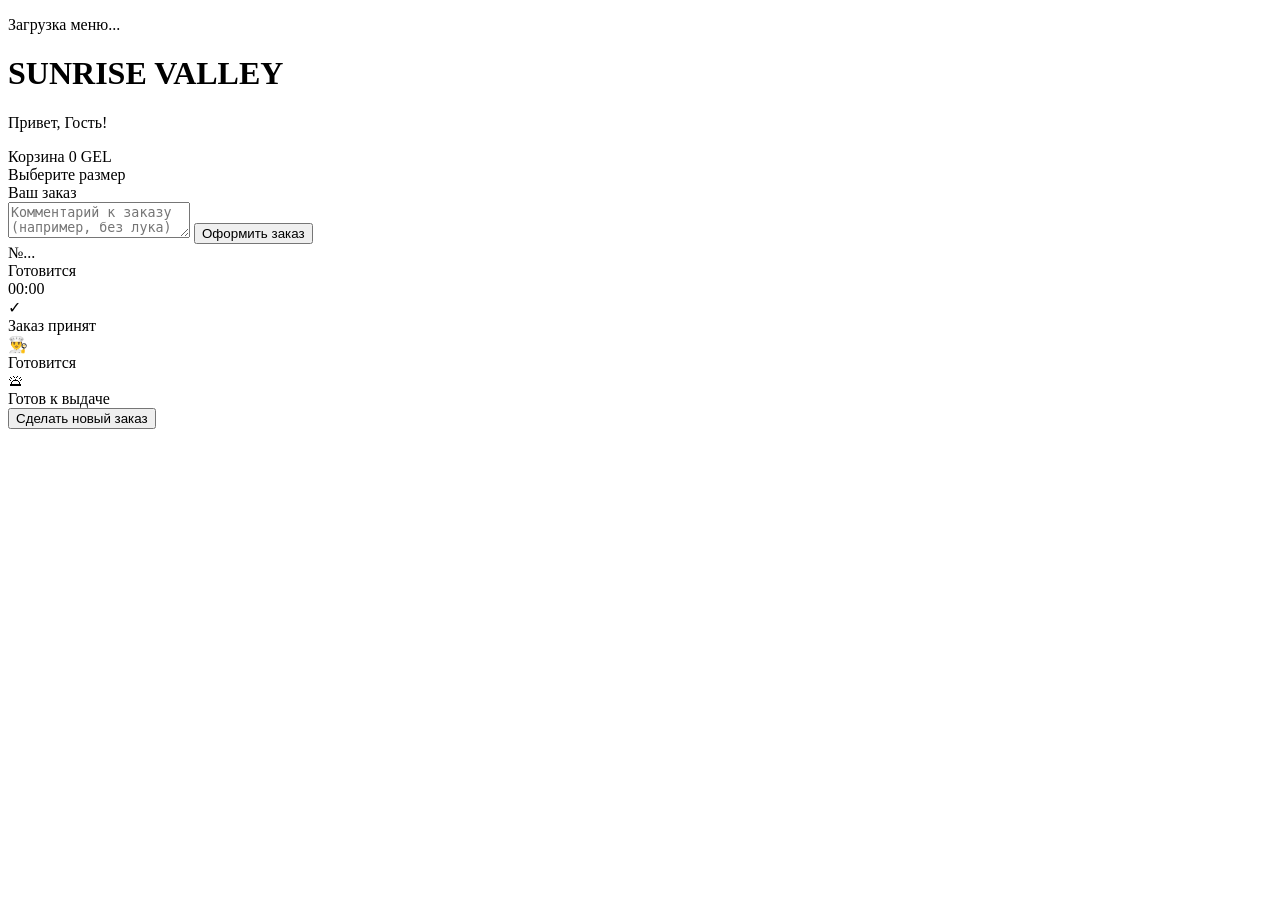
==== commit 98b7a01a: "Update index.html" ====
--- a/static/index.html
+++ b/static/index.html
@@ -5,90 +5,7 @@
     <meta name="viewport" content="width=device-width, initial-scale=1.0, maximum-scale=1.0, user-scalable=no">
     <title>Sunrise Valley</title>
     <script src="https://telegram.org/js/telegram-web-app.js"></script>
-    <style>
-        @import url('https://fonts.googleapis.com/css2?family=Manrope:wght@400;600;800&display=swap');
-
-        :root {
-            --navy: #0f172a;
-            --yellow: #facc15;
-            --cream: #f8fafc;
-            --white: #ffffff;
-            --gray: #64748b;
-            --shadow: 0 4px 20px rgba(0, 0, 0, 0.05);
-            --radius: 16px;
-        }
-
-        * { margin: 0; padding: 0; box-sizing: border-box; font-family: 'Manrope', sans-serif; -webkit-tap-highlight-color: transparent; }
-        
-        body { background: var(--cream); color: var(--navy); height: 100vh; overflow: hidden; display: flex; flex-direction: column; }
-
-        /* Экран логина/загрузки */
-        #loader { position: fixed; inset: 0; background: var(--navy); display: flex; flex-direction: column; align-items: center; justify-content: center; z-index: 1000; color: var(--white); }
-        .spinner { width: 40px; height: 40px; border: 4px solid rgba(255,255,255,0.2); border-top-color: var(--yellow); border-radius: 50%; animation: spin 1s linear infinite; margin-bottom: 20px; }
-        @keyframes spin { to { transform: rotate(360deg); } }
-
-        /* Шапка */
-        .header { background: var(--navy); color: var(--white); padding: 20px; border-radius: 0 0 24px 24px; box-shadow: 0 4px 15px rgba(15, 23, 42, 0.2); z-index: 10; }
-        .header h1 { font-size: 22px; font-weight: 800; letter-spacing: 0.5px; }
-        .header p { font-size: 14px; color: #94a3b8; margin-top: 4px; }
-
-        /* Основной контент */
-        .main-content { flex: 1; display: flex; overflow: hidden; }
-
-        /* Левое меню категорий */
-        .sidebar { width: 100px; background: var(--white); overflow-y: auto; border-right: 1px solid #e2e8f0; }
-        .sidebar button { width: 100%; padding: 16px 8px; border: none; background: none; font-size: 13px; font-weight: 600; color: var(--gray); cursor: pointer; text-align: left; border-left: 4px solid transparent; transition: 0.2s; }
-        .sidebar button.active { color: var(--navy); background: #f1f5f9; border-left-color: var(--yellow); }
-
-        /* Сетка товаров */
-        .products-area { flex: 1; padding: 16px; overflow-y: auto; display: grid; grid-template-columns: 1fr 1fr; gap: 12px; align-content: start; }
-        
-        .product-card { background: var(--white); border-radius: var(--radius); padding: 12px; box-shadow: var(--shadow); display: flex; flex-direction: column; cursor: pointer; transition: transform 0.1s; }
-        .product-card:active { transform: scale(0.97); }
-        .product-img { width: 100%; height: 90px; border-radius: 12px; background: #e2e8f0; margin-bottom: 8px; object-fit: cover; }
-        .product-title { font-size: 14px; font-weight: 700; line-height: 1.2; margin-bottom: 4px; }
-        .product-desc { font-size: 11px; color: var(--gray); margin-bottom: 8px; flex-grow: 1; display: -webkit-box; -webkit-line-clamp: 2; -webkit-box-orient: vertical; overflow: hidden; }
-        .product-bottom { display: flex; justify-content: space-between; align-items: center; }
-        .product-price { font-weight: 800; font-size: 15px; }
-        .btn-add { width: 28px; height: 28px; border-radius: 50%; background: var(--yellow); color: var(--navy); border: none; font-size: 18px; font-weight: bold; display: flex; align-items: center; justify-content: center; cursor: pointer; }
-
-        /* Корзина (кнопка) */
-        .cart-fab { position: fixed; bottom: 20px; left: 20px; right: 20px; background: var(--yellow); color: var(--navy); padding: 16px 20px; border-radius: 20px; display: flex; justify-content: space-between; align-items: center; font-weight: 800; font-size: 16px; box-shadow: 0 10px 25px rgba(250, 204, 21, 0.4); cursor: pointer; z-index: 50; transform: translateY(100px); transition: transform 0.3s; }
-        .cart-fab.visible { transform: translateY(0); }
-
-        /* Модалка выбора размера */
-        .modal-overlay { position: fixed; inset: 0; background: rgba(15, 23, 42, 0.6); backdrop-filter: blur(4px); z-index: 100; display: none; align-items: flex-end; }
-        .modal-overlay.open { display: flex; }
-        .modal-content { background: var(--white); width: 100%; border-radius: 24px 24px 0 0; padding: 24px; transform: translateY(100%); transition: transform 0.3s; max-height: 80vh; overflow-y: auto; }
-        .modal-overlay.open .modal-content { transform: translateY(0); }
-        .modal-title { font-size: 20px; font-weight: 800; margin-bottom: 16px; }
-        .variant-option { display: flex; justify-content: space-between; padding: 16px; border: 2px solid #e2e8f0; border-radius: 12px; margin-bottom: 10px; cursor: pointer; font-weight: 600; }
-        .variant-option.selected { border-color: var(--yellow); background: #fefce8; }
-        .btn-primary { width: 100%; padding: 18px; background: var(--navy); color: var(--white); border: none; border-radius: 16px; font-size: 18px; font-weight: 700; margin-top: 16px; cursor: pointer; }
-
-        /* Модалка корзины */
-        .cart-item { display: flex; justify-content: space-between; align-items: center; padding: 12px 0; border-bottom: 1px solid #e2e8f0; }
-        .cart-item-info h4 { font-size: 15px; font-weight: 700; }
-        .cart-item-info p { font-size: 13px; color: var(--gray); }
-        .cart-controls { display: flex; align-items: center; gap: 12px; background: #f1f5f9; padding: 4px 8px; border-radius: 20px; }
-        .cart-controls button { width: 24px; height: 24px; border-radius: 50%; border: none; background: var(--white); font-weight: bold; cursor: pointer; }
-        .cart-comment { width: 100%; padding: 12px; border: 1px solid #e2e8f0; border-radius: 12px; margin-top: 16px; font-family: inherit; font-size: 14px; resize: none; }
-
-        /* Экран статуса */
-        #status-screen { position: fixed; inset: 0; background: var(--cream); z-index: 200; display: none; flex-direction: column; align-items: center; justify-content: center; padding: 24px; text-align: center; }
-        .status-order-num { font-size: 80px; font-weight: 800; color: var(--navy); line-height: 1; margin-bottom: 8px; }
-        .status-title { font-size: 24px; font-weight: 700; margin-bottom: 24px; color: var(--yellow); }
-        .status-timer { font-size: 16px; color: var(--gray); margin-bottom: 32px; }
-        .status-steps { display: flex; flex-direction: column; gap: 16px; width: 100%; max-width: 300px; text-align: left; }
-        .step { display: flex; align-items: center; gap: 12px; opacity: 0.3; transition: 0.3s; }
-        .step.active { opacity: 1; }
-        .step.done { opacity: 1; color: var(--navy); }
-        .step-icon { width: 24px; height: 24px; border-radius: 50%; border: 2px solid var(--gray); display: flex; align-items: center; justify-content: center; font-size: 12px; }
-        .step.active .step-icon { border-color: var(--yellow); background: var(--yellow); color: var(--navy); }
-        .step.done .step-icon { border-color: #22c55e; background: #22c55e; color: white; }
-        .step-text { font-weight: 600; font-size: 16px; }
-        .btn-new-order { padding: 16px 32px; background: var(--navy); color: var(--white); border: none; border-radius: 16px; font-size: 16px; font-weight: 700; margin-top: 32px; cursor: pointer; display: none; }
-    </style>
+    <link rel="stylesheet" href="/css/style.css">
 </head>
 <body>
 
@@ -103,10 +20,8 @@
     </div>
 
     <div class="main-content">
-        <div class="sidebar" id="sidebar">
-        </div>
-        <div class="products-area" id="products-area">
-        </div>
+        <div class="sidebar" id="sidebar"></div>
+        <div class="products-area" id="products-area"></div>
     </div>
 
     <div class="cart-fab" id="cart-fab" onclick="openCart()">
@@ -153,232 +68,6 @@
         <button class="btn-new-order" id="btn-new-order" onclick="resetToMenu()">Сделать новый заказ</button>
     </div>
 
-<script>
-    const tg = window.Telegram?.WebApp;
-    tg?.ready();
-    tg?.expand();
-
-    const user = tg?.initDataUnsafe?.user;
-    const userId = user ? user.id : 0;
-    const userName = user ? user.first_name : 'Гость';
-    document.getElementById('greeting').textContent = `Привет, ${userName}!`;
-
-    let categories = [];
-    let products = [];
-    let activeCategoryId = null;
-    let cart = [];
-    let selectedProduct = null;
-    let statusInterval = null;
-    let orderStartTime = null;
-
-    async function init() {
-        try {
-            const res = await fetch('/api/menu');
-            const data = await res.json();
-            categories = data.categories;
-            products = data.products;
-            
-            renderSidebar();
-            if (categories.length > 0) {
-                selectCategory(categories[0].id);
-            }
-            
-            document.getElementById('loader').style.display = 'none';
-            checkActiveOrder();
-        } catch (e) {
-            alert('Ошибка загрузки меню');
-        }
-    }
-
-    function renderSidebar() {
-        const sidebar = document.getElementById('sidebar');
-        sidebar.innerHTML = categories.map(c => `
-            <button onclick="selectCategory(${c.id})" id="cat-${c.id}">${c.name}</button>
-        `).join('');
-    }
-
-    function selectCategory(id) {
-        activeCategoryId = id;
-        document.querySelectorAll('.sidebar button').forEach(b => b.classList.remove('active'));
-        document.getElementById(`cat-${id}`).classList.add('active');
-        renderProducts();
-    }
-
-    function renderProducts() {
-        const area = document.getElementById('products-area');
-        const filtered = products.filter(p => p.category_id === activeCategoryId && !p.is_archived);
-        
-        if (filtered.length === 0) {
-            area.innerHTML = '<p style="color:#94a3b8;text-align:center;grid-column:span 2;margin-top:20px;">В этой категории пока пусто</p>';
-            return;
-        }
-
-        area.innerHTML = filtered.map(p => `
-            <div class="product-card" onclick="openProduct(${p.id})">
-                ${p.image_url ? `<img src="${p.image_url}" class="product-img">` : `<div class="product-img" style="display:flex;align-items:center;justify-content:center;font-size:30px;">🍽</div>`}
-                <div class="product-title">${p.name}</div>
-                <div class="product-desc">${p.description || ''}</div>
-                <div class="product-bottom">
-                    <div class="product-price">${p.variants[0].price} GEL</div>
-                    <button class="btn-add">+</button>
-                </div>
-            </div>
-        `).join('');
-    }
-
-    function openProduct(id) {
-        selectedProduct = products.find(p => p.id === id);
-        if (!selectedProduct) return;
-
-        document.getElementById('size-modal-title').textContent = selectedProduct.name;
-        const options = document.getElementById('size-options');
-        
-        if (selectedProduct.variants.length === 1) {
-            addToCart(selectedProduct, selectedProduct.variants[0]);
-            return;
-        }
-
-        options.innerHTML = selectedProduct.variants.map(v => `
-            <div class="variant-option" onclick="addToCart(selectedProduct, ${JSON.stringify(v).replace(/"/g, '&quot;')})">
-                <span>${v.name}</span>
-                <span>${v.price} GEL</span>
-            </div>
-        `).join('');
-        
-        openModal('size-modal');
-    }
-
-    function addToCart(product, variant) {
-        const existing = cart.find(i => i.variant.id === variant.id);
-        if (existing) {
-            existing.qty += 1;
-        } else {
-            cart.push({ product, variant, qty: 1 });
-        }
-        updateCartUI();
-        closeModal('size-modal');
-        if (tg) tg.HapticFeedback.impactOccurred('light');
-    }
-
-    function updateCartUI() {
-        let total = 0;
-        let count = 0;
-        cart.forEach(i => { total += i.variant.price * i.qty; count += i.qty; });
-        
-        const fab = document.getElementById('cart-fab');
-        document.getElementById('cart-total').textContent = `${total} GEL`;
-        
-        if (count > 0) fab.classList.add('visible');
-        else fab.classList.remove('visible');
-
-        const cartItems = document.getElementById('cart-items');
-        cartItems.innerHTML = cart.map((i, index) => `
-            <div class="cart-item">
-                <div class="cart-item-info">
-                    <h4>${i.product.name}</h4>
-                    <p>${i.variant.name} • ${i.variant.price} GEL</p>
-                </div>
-                <div class="cart-controls">
-                    <button onclick="changeQty(${index}, -1)">-</button>
-                    <span>${i.qty}</span>
-                    <button onclick="changeQty(${index}, 1)">+</button>
-                </div>
-            </div>
-        `).join('');
-    }
-
-    function changeQty(index, delta) {
-        cart[index].qty += delta;
-        if (cart[index].qty <= 0) cart.splice(index, 1);
-        updateCartUI();
-    }
-
-    async function submitOrder() {
-        if (cart.length === 0) return;
-        
-        const comment = document.getElementById('order-comment').value;
-        const items = cart.map(i => ({ variant_id: i.variant.id, qty: i.qty }));
-
-        const res = await fetch('/api/order', {
-            method: 'POST',
-            headers: { 'Content-Type': 'application/json' },
-            body: JSON.stringify({ user_id: userId, user_name: userName, items, comment })
-        });
-
-        const data = await res.json();
-        
-        if (data.ok) {
-            cart = [];
-            updateCartUI();
-            closeModal('cart-modal');
-            document.getElementById('order-comment').value = '';
-            
-            if (tg) tg.HapticFeedback.notificationOccurred('success');
-            showStatus(data.order_number);
-        } else {
-            alert(data.error || 'Ошибка при отправке');
-        }
-    }
-
-    function showStatus(orderNum) {
-        document.getElementById('status-screen').style.display = 'flex';
-        document.getElementById('status-order-num').textContent = `№${orderNum}`;
-        orderStartTime = Date.now();
-        
-        document.getElementById('step-new').className = 'step done';
-        document.getElementById('step-accepted').className = 'step active';
-        document.getElementById('step-ready').className = 'step';
-        document.getElementById('status-title').textContent = 'Ожидает принятия';
-        document.getElementById('btn-new-order').style.display = 'none';
-
-        if (statusInterval) clearInterval(statusInterval);
-        statusInterval = setInterval(checkOrderStatus, 2000);
-    }
-
-    async function checkOrderStatus() {
-        const res = await fetch(`/api/orders`);
-        const orders = await res.json();
-        const myOrder = orders.find(o => o.user_id === userId);
-        
-        if (myOrder) {
-            if (myOrder.status === 'accepted') {
-                document.getElementById('status-title').textContent = 'Готовится';
-                document.getElementById('step-accepted').className = 'step done';
-                document.getElementById('step-ready').className = 'step active';
-            } else if (myOrder.status === 'ready') {
-                document.getElementById('status-title').textContent = 'Готов к выдаче!';
-                document.getElementById('step-ready').className = 'step done';
-                document.getElementById('btn-new-order').style.display = 'block';
-                clearInterval(statusInterval);
-                if (tg) tg.HapticFeedback.notificationOccurred('success');
-            }
-        }
-        
-        const elapsed = Math.floor((Date.now() - orderStartTime) / 1000);
-        const m = String(Math.floor(elapsed / 60)).padStart(2, '0');
-        const s = String(elapsed % 60).padStart(2, '0');
-        document.getElementById('status-timer').textContent = `${m}:${s}`;
-    }
-
-    async function checkActiveOrder() {
-        if (!userId) return;
-        const res = await fetch(`/api/orders`);
-        const orders = await res.json();
-        const myOrder = orders.find(o => o.user_id === userId);
-        if (myOrder) {
-            showStatus(myOrder.order_number);
-        }
-    }
-
-    function resetToMenu() {
-        document.getElementById('status-screen').style.display = 'none';
-    }
-
-    function openCart() { openModal('cart-modal'); }
-    function openModal(id) { document.getElementById(id).classList.add('open'); }
-    function closeModal(id) { document.getElementById(id).classList.remove('open'); }
-
-    init();
-</script>
+    <script src="/js/app.js"></script>
 </body>
 </html>
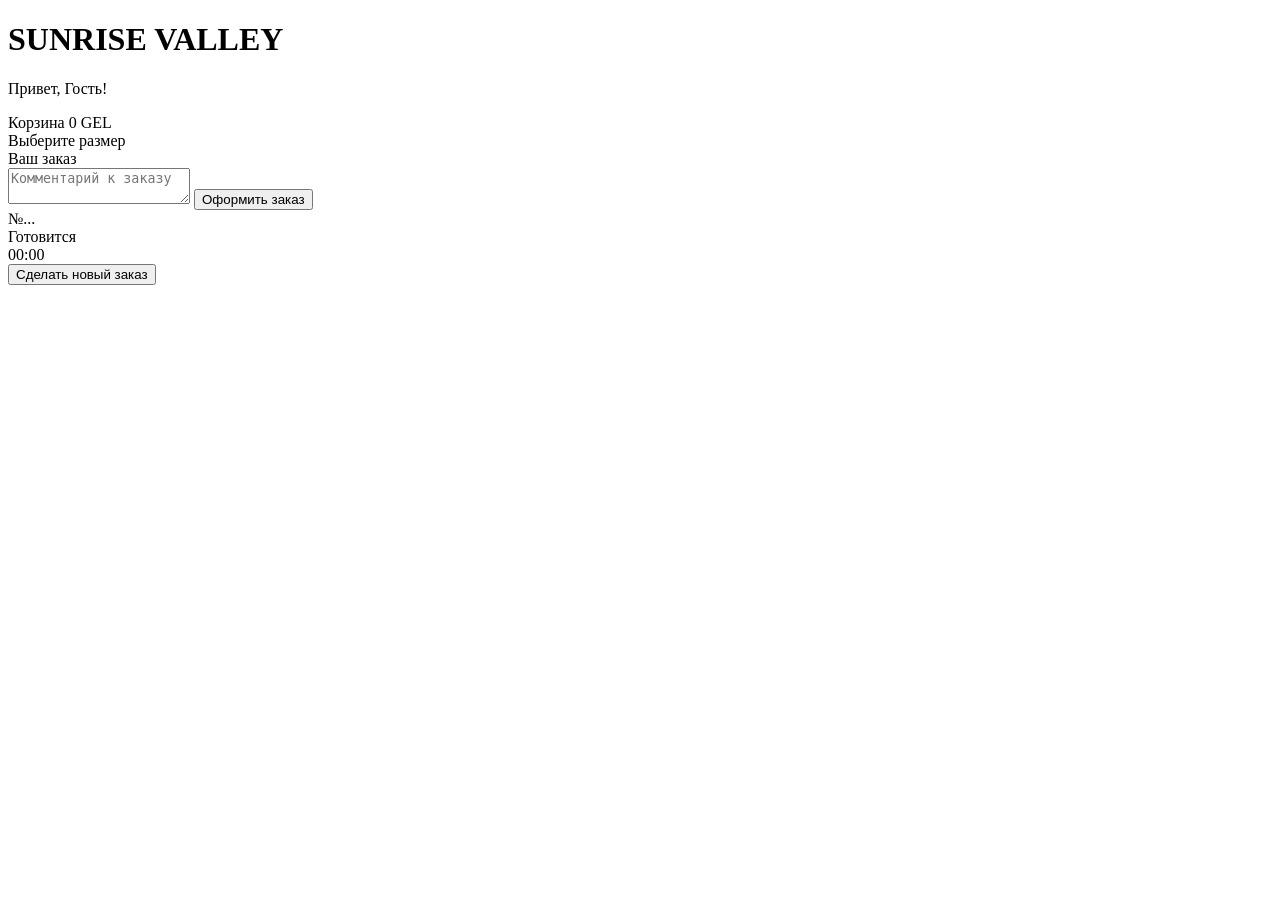
==== commit dcaddf96: "Update index.html" ====
--- a/static/index.html
+++ b/static/index.html
@@ -8,66 +8,45 @@
     <link rel="stylesheet" href="/css/style.css">
 </head>
 <body>
-
-    <div id="loader">
-        <div class="spinner"></div>
-        <p>Загрузка меню...</p>
-    </div>
-
-    <div class="header">
-        <h1>SUNRISE VALLEY</h1>
-        <p id="greeting">Привет, Гость!</p>
-    </div>
-
-    <div class="main-content">
-        <div class="sidebar" id="sidebar"></div>
-        <div class="products-area" id="products-area"></div>
-    </div>
-
-    <div class="cart-fab" id="cart-fab" onclick="openCart()">
-        <span>Корзина</span>
-        <span id="cart-total">0 GEL</span>
-    </div>
-
-    <div class="modal-overlay" id="size-modal" onclick="closeModal('size-modal')">
-        <div class="modal-content" onclick="event.stopPropagation()">
-            <div class="modal-title" id="size-modal-title">Выберите размер</div>
-            <div id="size-options"></div>
-        </div>
-    </div>
-
-    <div class="modal-overlay" id="cart-modal" onclick="closeModal('cart-modal')">
-        <div class="modal-content" onclick="event.stopPropagation()">
-            <div class="modal-title">Ваш заказ</div>
-            <div id="cart-items"></div>
-            <textarea class="cart-comment" id="order-comment" placeholder="Комментарий к заказу (например, без лука)"></textarea>
-            <button class="btn-primary" onclick="submitOrder()">Оформить заказ</button>
-        </div>
-    </div>
-
-    <div id="status-screen">
-        <div class="status-order-num" id="status-order-num">№...</div>
-        <div class="status-title" id="status-title">Готовится</div>
-        <div class="status-timer" id="status-timer">00:00</div>
-
-        <div class="status-steps">
-            <div class="step active" id="step-new">
-                <div class="step-icon">✓</div>
-                <div class="step-text">Заказ принят</div>
-            </div>
-            <div class="step" id="step-accepted">
-                <div class="step-icon">👨‍🍳</div>
-                <div class="step-text">Готовится</div>
-            </div>
-            <div class="step" id="step-ready">
-                <div class="step-icon">🛎</div>
-                <div class="step-text">Готов к выдаче</div>
+    <div id="app-container">
+        <div class="header">
+            <div>
+                <h1>SUNRISE VALLEY</h1>
+                <p id="greeting">Привет, Гость!</p>
             </div>
         </div>
 
-        <button class="btn-new-order" id="btn-new-order" onclick="resetToMenu()">Сделать новый заказ</button>
+        <div class="categories-scroll" id="categories-scroll"></div>
+        <div class="products-area" id="products-area"></div>
+
+        <div class="cart-fab" id="cart-fab" onclick="openCart()">
+            <span>Корзина</span>
+            <span id="cart-total">0 GEL</span>
+        </div>
+
+        <div class="modal-overlay" id="size-modal" onclick="closeModal('size-modal')">
+            <div class="modal-content" onclick="event.stopPropagation()">
+                <div class="modal-title" id="size-modal-title">Выберите размер</div>
+                <div id="size-options"></div>
+            </div>
+        </div>
+
+        <div class="modal-overlay" id="cart-modal" onclick="closeModal('cart-modal')">
+            <div class="modal-content" onclick="event.stopPropagation()">
+                <div class="modal-title">Ваш заказ</div>
+                <div id="cart-items"></div>
+                <textarea class="cart-comment" id="order-comment" placeholder="Комментарий к заказу"></textarea>
+                <button class="btn-primary" onclick="submitOrder()">Оформить заказ</button>
+            </div>
+        </div>
+
+        <div id="status-screen">
+            <div class="status-order-num" id="status-order-num">№...</div>
+            <div class="status-title" id="status-title">Готовится</div>
+            <div class="status-timer" id="status-timer">00:00</div>
+            <button class="btn-new-order" id="btn-new-order" onclick="resetToMenu()">Сделать новый заказ</button>
+        </div>
     </div>
-
     <script src="/js/app.js"></script>
 </body>
 </html>
